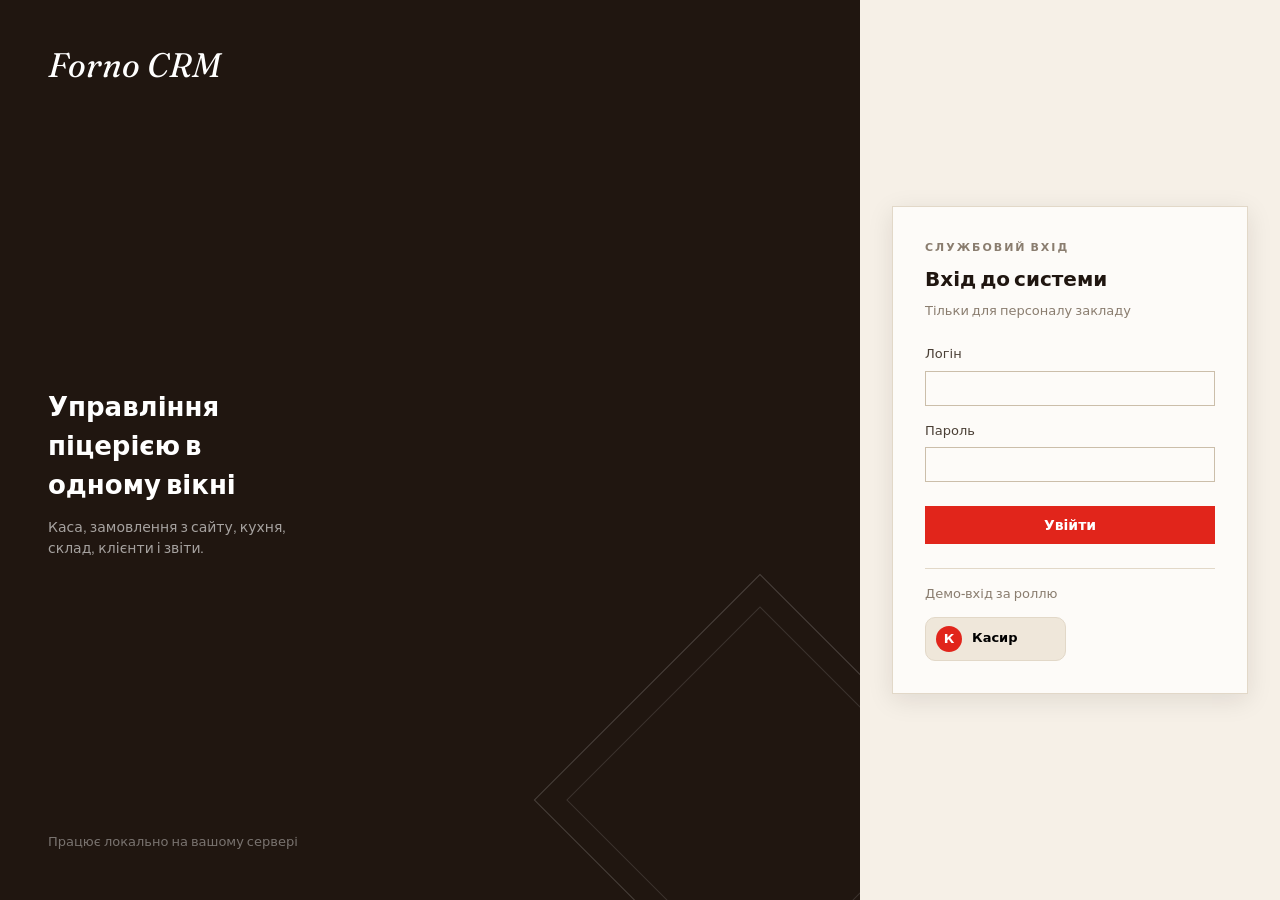
==== seed/app.html @ 43e16d58 "feat: deploy CRM pizzacrm — только касса, вход только касир, без витрины" ====
﻿<!doctype html>
<html lang="uk">
<head>
<meta charset="utf-8">
<meta name="viewport" content="width=device-width, initial-scale=1">
<title>Forno CRM</title>
<link rel="icon" href="data:image/svg+xml,%3Csvg xmlns='http://www.w3.org/2000/svg' viewBox='0 0 32 32'%3E%3Crect width='32' height='32' fill='%23E1251B'/%3E%3Ctext x='16' y='23' font-size='18' text-anchor='middle' fill='%23fff' font-family='Georgia'%3EF%3C/text%3E%3C/svg%3E">
<link rel="preconnect" href="https://fonts.googleapis.com">
<link rel="preconnect" href="https://fonts.gstatic.com" crossorigin>
<link href="https://fonts.googleapis.com/css2?family=Archivo:ital,wght@0,400;0,600;0,700;1,400&family=Fraunces:ital,wght@1,400;1,600&family=JetBrains+Mono:wght@400;700&display=swap" rel="stylesheet">
<link rel="stylesheet" href="css/tokens.css?v=3">
<link rel="stylesheet" href="css/base.css?v=3">
<link rel="stylesheet" href="css/app.css?v=3">
<link rel="stylesheet" href="css/orders.css?v=1">
<link rel="stylesheet" href="css/customize.css?v=1">
<link rel="stylesheet" href="css/polish.css?v=11">
</head>
<body>
<div class="app-shell">
  <aside class="sidebar" id="sidebar">
    <button class="sidebar__burger" id="burger" type="button" aria-label="Меню">&#9776;</button>
    <div class="sidebar__logo"><b>Forno</b><span>CRM</span></div>
    <nav class="nav" id="nav"></nav>
    <div class="sidebar__foot">
      <div class="sidebar__user">
        <div>
          <div class="sidebar__user-name" id="userName"></div>
          <div class="sidebar__user-role" id="userRole"></div>
        </div>
        <button class="btn-logout" id="logout" type="button">Вийти</button>
      </div>
    </div>
  </aside>
  <div class="sidebar-overlay" id="sidebarOverlay"></div>

  <div class="main">
    <header class="topbar">
      <div class="topbar__title" id="topTitle"></div>
      <div class="topbar__right">
        <select id="themeSelect" class="mini-select" aria-label="Тема">
          <option value="light">Світла тема</option>
          <option value="dark">Темна тема</option>
          <option value="system">Як у системі</option>
        </select>
        <select id="currSelect" class="mini-select" aria-label="Валюта">
          <option value="uah">грн</option>
          <option value="rub">руб</option>
        </select>
        <span id="i18nSlot" class="i18n-slot"></span>
        <span id="topDate"></span>
      </div>
    </header>
    <main class="view" id="view">
      <div class="center-box"><div class="spinner"></div></div>
    </main>
  </div>
</div>

<script src="js/i18n.js?v=19"></script>
<script src="js/api.js?v=3"></script>
<script src="js/ui.js?v=6"></script>
<script src="js/modules/pos.js?v=8"></script>
<script src="js/app.js?v=10"></script>
</body>
</html>
---- seed/css/tokens.css ----
:root {
  /* Палитра (язык FORNO) */
  --bg: #F6F0E7;
  --bg-soft: #EFE7DA;
  --surface: #FDFBF8;
  --surface-2: #F7F2E9;
  --line: #E2D8C8;
  --line-strong: #CBBEAA;

  --ink: #201610;
  --ink-2: #4A3F35;
  --ink-3: #8A7D6F;

  --accent: #E1251B;
  --accent-soft: #FBE3DF;
  --gold: #F6B02C;
  --gold-soft: #FCEFD6;

  --green: #2E7D4F;
  --green-soft: #E1F0E6;
  --blue: #2B5F9E;
  --blue-soft: #E1EBF6;
  --amber: #A05E03;
  --amber-soft: #F8ECD6;

  --dark: #201610;
  --dark-2: #2B211A;

  /* Типографика */
  --font-sans: 'Archivo', 'Inter', system-ui, sans-serif;
  --font-serif: 'Fraunces', Georgia, serif;
  --font-mono: 'JetBrains Mono', ui-monospace, monospace;

  --fs-xs: 11px;
  --fs-sm: 13px;
  --fs-base: 14px;
  --fs-lg: 16px;
  --fs-xl: 20px;
  --fs-2xl: 26px;
  --fs-3xl: 34px;

  --radius: 0px;
  --shadow-1: 0 1px 2px rgba(32,22,16,.06);
  --shadow-2: 0 6px 24px rgba(32,22,16,.10);

  --sp-1: 4px;
  --sp-2: 8px;
  --sp-3: 12px;
  --sp-4: 16px;
  --sp-5: 24px;
  --sp-6: 32px;
  --sp-7: 48px;

  --ease: cubic-bezier(.16,1,.3,1);
}
---- seed/css/base.css ----
* { box-sizing: border-box; }

html, body {
  margin: 0;
  padding: 0;
  background: var(--bg);
  color: var(--ink);
  font-family: var(--font-sans);
  font-size: var(--fs-base);
  line-height: 1.5;
  -webkit-font-smoothing: antialiased;
}

h1, h2, h3, h4, p { margin: 0; }

a { color: var(--accent); text-decoration: none; }
a:hover { text-decoration: underline; }

button {
  font-family: inherit;
  font-size: inherit;
  cursor: pointer;
}

input, select, textarea {
  font-family: inherit;
  font-size: var(--fs-base);
  color: var(--ink);
  background: var(--surface);
  border: 1px solid var(--line-strong);
  border-radius: var(--radius);
  padding: 9px 12px;
  width: 100%;
}

input:focus, select:focus, textarea:focus, button:focus-visible, a:focus-visible {
  outline: 2px solid var(--accent);
  outline-offset: 1px;
}

label { font-size: var(--fs-sm); color: var(--ink-2); }

::placeholder { color: var(--ink-3); }

table { border-collapse: collapse; width: 100%; }
th { text-align: left; font-weight: 600; }

/* Кнопки */
.btn {
  display: inline-flex;
  align-items: center;
  gap: 8px;
  border: 1px solid var(--dark);
  background: var(--dark);
  color: #fff;
  padding: 10px 18px;
  font-weight: 600;
  border-radius: var(--radius);
  transition: transform .15s var(--ease), background .15s var(--ease), box-shadow .15s var(--ease);
}
.btn:hover { background: #3a2d24; }
.btn:active { transform: scale(.98); }

.btn--ghost { background: transparent; color: var(--ink); border-color: var(--line-strong); }
.btn--ghost:hover { background: var(--surface-2); }

.btn--accent { background: var(--accent); border-color: var(--accent); }
.btn--accent:hover { background: #b91c13; }

.btn--gold { background: var(--gold); border-color: var(--gold); color: var(--ink); }
.btn--gold:hover { background: #e5a01f; }

.btn--danger { background: var(--accent); border-color: var(--accent); }

.btn--sm { padding: 6px 12px; font-size: var(--fs-sm); }
.btn--lg { padding: 14px 26px; font-size: var(--fs-lg); }

.btn[disabled] { opacity: .5; pointer-events: none; }

/* Бейджи */
.badge {
  display: inline-flex;
  align-items: center;
  gap: 5px;
  font-size: var(--fs-xs);
  font-weight: 700;
  text-transform: uppercase;
  letter-spacing: .06em;
  padding: 3px 9px;
  border: 1px solid var(--line-strong);
  color: var(--ink-2);
}
.badge--green { background: var(--green-soft); border-color: #BFD9C9; color: var(--green); }
.badge--red { background: var(--accent-soft); border-color: #F0C4BD; color: var(--accent); }
.badge--gold { background: var(--gold-soft); border-color: #E9D3A4; color: var(--amber); }
.badge--blue { background: var(--blue-soft); border-color: #C2D3E8; color: var(--blue); }
.badge--gray { background: var(--surface-2); color: var(--ink-3); }

/* Формы */
.field { display: flex; flex-direction: column; gap: 6px; margin-bottom: var(--sp-4); }
.field__req { color: var(--accent); }
.field__err { color: var(--accent); font-size: var(--fs-sm); min-height: 1em; }
.field.is-error input,
.field.is-error select,
.field.is-error textarea { border-color: var(--accent); background: #FFF7F6; }

.grid { display: grid; gap: var(--sp-4); }
.grid--2 { grid-template-columns: 1fr 1fr; }
.grid--3 { grid-template-columns: repeat(3, 1fr); }

/* Карточки */
.card {
  background: var(--surface);
  border: 1px solid var(--line);
  box-shadow: var(--shadow-1);
}

/* Таблицы */
.table { font-size: var(--fs-sm); }
.table th {
  padding: 10px 12px;
  font-size: var(--fs-xs);
  text-transform: uppercase;
  letter-spacing: .07em;
  color: var(--ink-3);
  border-bottom: 1px solid var(--line);
  white-space: nowrap;
}
.table td { padding: 11px 12px; border-bottom: 1px solid var(--line); vertical-align: middle; }
.table tr:hover td { background: var(--surface-2); }
.table tr:last-child td { border-bottom: none; }
.table .num { font-family: var(--font-mono); font-variant-numeric: tabular-nums; }

/* Верхняя капс-метка */
.eyebrow {
  font-size: var(--fs-xs);
  font-weight: 700;
  text-transform: uppercase;
  letter-spacing: .18em;
  color: var(--ink-3);
}

/* Пустые состояния */
.empty {
  padding: var(--sp-7) var(--sp-5);
  text-align: center;
  color: var(--ink-3);
  border: 1px dashed var(--line-strong);
  background: var(--bg-soft);
}

/* Тосты */
.toast-wrap { position: fixed; top: 18px; right: 18px; z-index: 200; display: flex; flex-direction: column; gap: 10px; }
.toast {
  background: var(--ink);
  color: #fff;
  padding: 12px 18px;
  font-size: var(--fs-sm);
  box-shadow: var(--shadow-2);
  max-width: 340px;
  animation: toast-in .25s var(--ease);
}
.toast--err { background: var(--accent); }
.toast--ok { background: var(--green); }
@keyframes toast-in { from { transform: translateY(-8px); opacity: 0; } to { transform: none; opacity: 1; } }

/* Модалки */
.modal-overlay {
  position: fixed; inset: 0;
  background: rgba(32,22,16,.45);
  display: flex; align-items: flex-start; justify-content: center;
  padding: 40px 16px;
  z-index: 150;
  overflow: auto;
}
.modal {
  background: var(--surface);
  border: 1px solid var(--line);
  box-shadow: var(--shadow-2);
  width: 100%;
  max-width: 560px;
}
.modal--lg { max-width: 820px; }
.modal__head {
  display: flex; align-items: center; justify-content: space-between;
  padding: 16px 20px;
  border-bottom: 1px solid var(--line);
}
.modal__title { font-size: var(--fs-lg); font-weight: 700; }
.modal__body { padding: 20px; }
.modal__foot {
  display: flex; justify-content: flex-end; gap: 10px;
  padding: 14px 20px;
  border-top: 1px solid var(--line);
}
.modal__close {
  background: none; border: none; font-size: 22px; line-height: 1; color: var(--ink-3); padding: 4px;
}
.modal__close:hover { color: var(--ink); }

/* Спиннер */
.spinner {
  width: 22px; height: 22px;
  border: 2px solid var(--line-strong);
  border-top-color: var(--accent);
  border-radius: 50%;
  animation: spin .7s linear infinite;
  display: inline-block;
}
@keyframes spin { to { transform: rotate(360deg); } }

.center-box { display: flex; flex-direction: column; align-items: center; justify-content: center; min-height: 60vh; gap: var(--sp-4); color: var(--ink-3); }

/* Печать чека */
@media print {
  body { background: #fff !important; }
  .app-shell, .toast-wrap, .modal-overlay { display: none !important; }
  .receipt-print { display: block !important; }
}
---- seed/css/app.css ----
.app-shell {
  display: grid;
  grid-template-columns: 236px 1fr;
  min-height: 100dvh;
}

/* --- Сайдбар --- */
.sidebar {
  background: var(--dark);
  color: #fff;
  display: flex;
  flex-direction: column;
  position: sticky;
  top: 0;
  height: 100dvh;
}

.sidebar__logo {
  padding: 22px 20px 18px;
  border-bottom: 1px solid rgba(255,255,255,.08);
  display: flex; align-items: baseline; gap: 8px;
}
.sidebar__logo b { font-family: var(--font-serif); font-style: italic; font-weight: 600; font-size: 22px; }
.sidebar__logo span { font-size: var(--fs-xs); text-transform: uppercase; letter-spacing: .16em; color: rgba(255,255,255,.5); }

.nav { flex: 1; overflow-y: auto; padding: 10px; display: flex; flex-direction: column; gap: 2px; }

.nav__label {
  font-size: 10px;
  text-transform: uppercase;
  letter-spacing: .16em;
  color: rgba(255,255,255,.35);
  padding: 14px 12px 6px;
}

.nav__item {
  display: flex; align-items: center; gap: 12px;
  padding: 10px 12px;
  color: rgba(255,255,255,.75);
  font-size: var(--fs-sm);
  font-weight: 600;
  border: 0;
  background: none;
  width: 100%;
  text-align: left;
  border-left: 2px solid transparent;
  transition: background .15s var(--ease), color .15s var(--ease);
}
.nav__item:hover { background: rgba(255,255,255,.06); color: #fff; }
.nav__item.is-active { background: rgba(246,176,44,.14); border-left-color: var(--gold); color: #fff; }

.nav__badge {
  margin-left: auto;
  font-size: 10px;
  font-weight: 700;
  background: var(--accent);
  color: #fff;
  min-width: 18px;
  height: 18px;
  border-radius: 9px;
  display: inline-flex; align-items: center; justify-content: center;
  padding: 0 5px;
}

.sidebar__foot { border-top: 1px solid rgba(255,255,255,.08); padding: 12px; }
.sidebar__user { display: flex; align-items: center; gap: 10px; padding: 6px 8px; }
.sidebar__user-name { font-size: var(--fs-sm); font-weight: 600; }
.sidebar__user-role { font-size: 11px; color: var(--gold); text-transform: uppercase; letter-spacing: .08em; }
.btn-logout {
  margin-left: auto;
  background: none; border: 1px solid rgba(255,255,255,.2); color: rgba(255,255,255,.7);
  font-size: var(--fs-xs); padding: 5px 10px; cursor: pointer;
}
.btn-logout:hover { color: #fff; border-color: rgba(255,255,255,.5); }

/* --- Контент --- */
.main { display: flex; flex-direction: column; min-width: 0; }

.topbar {
  display: flex; align-items: center; justify-content: space-between;
  padding: 16px 28px;
  border-bottom: 1px solid var(--line);
  background: rgba(246,240,231,.85);
  position: sticky; top: 0; z-index: 40;
}
.topbar__title { font-size: var(--fs-xl); font-weight: 700; }
.topbar__right { display: flex; align-items: center; gap: 14px; font-size: var(--fs-sm); color: var(--ink-2); }

.view { padding: 28px; }

.module { display: none; }
.module.is-active { display: block; animation: mod-in .2s var(--ease); }
@keyframes mod-in { from { opacity: 0; transform: translateY(6px); } to { opacity: 1; transform: none; } }

.page-head { display: flex; align-items: flex-end; justify-content: space-between; gap: var(--sp-4); margin-bottom: var(--sp-5); }
.page-head h1 { font-size: var(--fs-2xl); font-weight: 700; }
.page-head .hint { color: var(--ink-3); font-size: var(--fs-sm); margin-top: 4px; }

.toolbar { display: flex; gap: 10px; align-items: center; flex-wrap: wrap; margin-bottom: var(--sp-4); }
.toolbar .search { max-width: 320px; }

/* Модуль кассы */
.pos { display: grid; grid-template-columns: 1fr 380px; gap: var(--sp-5); align-items: start; }

.pos__cats { display: flex; gap: 8px; flex-wrap: wrap; margin-bottom: var(--sp-4); }
.pos__cat {
  padding: 8px 16px; border: 1px solid var(--line-strong); background: var(--surface);
  font-weight: 600; font-size: var(--fs-sm);
}
.pos__cat.is-active { background: var(--dark); color: #fff; border-color: var(--dark); }

.pos__grid { display: grid; grid-template-columns: repeat(auto-fill, minmax(170px, 1fr)); gap: 12px; }
.pos__tile {
  background: var(--surface);
  border: 1px solid var(--line);
  padding: 14px;
  text-align: left;
  transition: transform .15s var(--ease), box-shadow .15s var(--ease), border-color .15s var(--ease);
  display: flex; flex-direction: column; gap: 6px;
}
.pos__tile:hover { border-color: var(--dark); box-shadow: var(--shadow-2); transform: translateY(-2px); }
.pos__tile.is-off { opacity: .45; }
.pos__tile b { font-size: var(--fs-lg); }
.pos__tile .price { font-family: var(--font-mono); font-weight: 700; color: var(--accent); margin-top: auto; }
.pos__tile .unit { color: var(--ink-3); font-size: var(--fs-xs); }
.pos__tile .off-mark { color: var(--accent); font-size: var(--fs-xs); font-weight: 700; text-transform: uppercase; }

.cart {
  background: var(--surface);
  border: 1px solid var(--line);
  position: sticky; top: 84px;
  display: flex; flex-direction: column;
}
.cart__head { padding: 14px 16px; border-bottom: 1px solid var(--line); font-weight: 700; display: flex; justify-content: space-between; }
.cart__items { max-height: 40vh; overflow-y: auto; padding: 8px 12px; display: flex; flex-direction: column; gap: 2px; }
.cart__empty { text-align: center; color: var(--ink-3); padding: var(--sp-5); font-size: var(--fs-sm); }
.cart__line { display: grid; grid-template-columns: 1fr auto auto; align-items: center; gap: 10px; padding: 8px 4px; border-bottom: 1px dashed var(--line); }
.cart__line .qty { display: flex; align-items: center; gap: 8px; }
.cart__line .qty b { font-family: var(--font-mono); min-width: 20px; text-align: center; }
.qty__btn { width: 24px; height: 24px; border: 1px solid var(--line-strong); background: var(--surface-2); font-weight: 700; padding: 0; }
.cart__line .del { border: 0; background: none; color: var(--ink-3); font-size: 16px; padding: 0 4px; }
.cart__line .del:hover { color: var(--accent); }

.cart__sum { padding: 12px 16px; border-top: 1px solid var(--line); display: flex; flex-direction: column; gap: 6px; font-size: var(--fs-sm); }
.cart__sum .row { display: flex; justify-content: space-between; }
.cart__sum .total { font-size: var(--fs-xl); font-weight: 700; border-top: 1px solid var(--line); margin-top: 6px; padding-top: 10px; }
.cart__sum .total .num { font-family: var(--font-mono); color: var(--accent); }
.cart__foot { padding: 12px 16px 16px; border-top: 1px solid var(--line); display: flex; flex-direction: column; gap: 10px; }

.promo-row { display: flex; gap: 8px; }
.promo-row input { flex: 1; }

/* Заказы */
.order-filters { display: flex; gap: 8px; flex-wrap: wrap; margin-bottom: var(--sp-4); }
.ord-stat {
  padding: 8px 16px; border: 1px solid var(--line-strong); background: var(--surface);
  font-weight: 600; font-size: var(--fs-sm); color: var(--ink-2);
}
.ord-stat .n { font-family: var(--font-mono); font-weight: 700; color: var(--ink); }
.ord-stat.is-active { background: var(--dark); color: #fff; }
.ord-stat.is-active .n { color: var(--gold); }

.order-card {
  background: var(--surface); border: 1px solid var(--line); margin-bottom: 12px;
}
.order-card__head { display: flex; align-items: center; gap: 14px; padding: 12px 16px; border-bottom: 1px solid var(--line); flex-wrap: wrap; }
.order-card__num { font-family: var(--font-mono); font-weight: 700; font-size: var(--fs-lg); }
.order-card__time { color: var(--ink-3); font-size: var(--fs-sm); }
.order-card__body { padding: 12px 16px; display: grid; grid-template-columns: 1fr 220px; gap: 16px; }
.order-card__items { font-size: var(--fs-sm); }
.order-card__items .l { display: flex; justify-content: space-between; gap: 10px; padding: 2px 0; }
.order-card__info { font-size: var(--fs-sm); display: flex; flex-direction: column; gap: 4px; }
.order-card__info .addr { font-size: var(--fs-sm); }
.order-card__foot { display: flex; gap: 8px; padding: 12px 16px; border-top: 1px solid var(--line); flex-wrap: wrap; }

.chat-panel { border-top: 1px solid var(--line); margin-top: 10px; }
.chat-panel__toggle { width: 100%; padding: 10px 16px; background: none; border: 0; text-align: left; font-weight: 600; color: var(--ink-2); display: flex; gap: 8px; align-items: center; }
.chat-panel__toggle:hover { color: var(--ink); }

/* Меню */
.menu-grid { display: grid; grid-template-columns: repeat(auto-fill, minmax(240px, 1fr)); gap: 14px; }
.menu-card { background: var(--surface); border: 1px solid var(--line); padding: 16px; display: flex; flex-direction: column; gap: 8px; }
.menu-card__img { height: 120px; background: var(--bg-soft); display: flex; align-items: center; justify-content: center; font-size: 34px; color: var(--ink-3); }
.menu-card b { font-size: var(--fs-lg); }
.menu-card p { color: var(--ink-2); font-size: var(--fs-sm); flex: 1; }
.menu-card__foot { display: flex; align-items: center; justify-content: space-between; }
.menu-card__price { font-family: var(--font-mono); font-weight: 700; color: var(--accent); font-size: var(--fs-lg); }
.menu-card.is-off { opacity: .5; }

/* КДС */
.kds { display: grid; grid-template-columns: repeat(auto-fill, minmax(300px, 1fr)); gap: 14px; }
.kds__card { background: var(--surface); border: 1px solid var(--line); padding: 16px; display: flex; flex-direction: column; gap: 10px; }
.kds__card.is-cooking { border-color: var(--gold); }
.kds__card b.num { font-family: var(--font-mono); font-size: var(--fs-xl); }
.kds__items { font-size: var(--fs-sm); display: flex; flex-direction: column; gap: 4px; }
.kds__items .l { display: flex; justify-content: space-between; }
.kds__time { color: var(--ink-3); font-size: var(--fs-xs); font-family: var(--font-mono); }

/* Склад */
.stock-grid { display: grid; grid-template-columns: repeat(auto-fill, minmax(220px, 1fr)); gap: 14px; }
.stock-card { background: var(--surface); border: 1px solid var(--line); padding: 14px; display: flex; flex-direction: column; gap: 8px; }
.stock-card b { font-size: var(--fs-lg); }
.stock-card .qty { font-family: var(--font-mono); font-weight: 700; }
.stock-card .qty.is-low { color: var(--accent); }
.stock-bar { height: 6px; background: var(--bg-soft); }
.stock-bar i { display: block; height: 100%; background: var(--green); }
.stock-bar.is-low i { background: var(--accent); }

/* Чат CRM */
.chat-window { display: grid; grid-template-columns: 300px 1fr; gap: 0; border: 1px solid var(--line); background: var(--surface); height: 70vh; }
.chat-list { border-right: 1px solid var(--line); overflow-y: auto; }
.chat-thread { display: flex; flex-direction: column; height: 100%; }
.chat-msgs { flex: 1; overflow-y: auto; padding: 16px; display: flex; flex-direction: column; gap: 10px; background: var(--bg-soft); }
.msg { max-width: 72%; padding: 9px 13px; font-size: var(--fs-sm); }
.msg--in { align-self: flex-start; background: var(--surface); border: 1px solid var(--line); }
.msg--out { align-self: flex-end; background: var(--dark); color: #fff; }
.msg__meta { font-size: 11px; opacity: .6; margin-top: 4px; }
.chat-send { display: flex; gap: 8px; padding: 12px; border-top: 1px solid var(--line); }

/* Отчёты */
.report-cards { display: grid; grid-template-columns: repeat(auto-fit, minmax(180px, 1fr)); gap: 14px; margin-bottom: var(--sp-5); }
.stat-card { background: var(--surface); border: 1px solid var(--line); padding: 18px; }
.stat-card .v { font-family: var(--font-mono); font-weight: 700; font-size: var(--fs-2xl); margin-top: 6px; }
.stat-card .k { color: var(--ink-3); font-size: var(--fs-sm); }

.bar-row { display: flex; align-items: center; gap: 12px; margin-bottom: 6px; font-size: var(--fs-sm); }
.bar-row .lbl { min-width: 180px; color: var(--ink-2); }
.bar-row .bar { flex: 1; height: 18px; background: var(--bg-soft); position: relative; }
.bar-row .bar i { position: absolute; inset: 0 auto 0 0; background: var(--accent); }
.bar-row .val { font-family: var(--font-mono); min-width: 90px; text-align: right; }

/* Прочее */
.row-actions { display: flex; gap: 6px; justify-content: flex-end; }
.mini-btn {
  border: 1px solid var(--line-strong); background: var(--surface); padding: 5px 10px;
  font-size: var(--fs-xs); font-weight: 600; color: var(--ink-2);
}
.mini-btn:hover { border-color: var(--ink); color: var(--ink); }
.mini-btn--danger:hover { border-color: var(--accent); color: var(--accent); }

.status-dot { width: 8px; height: 8px; border-radius: 50%; display: inline-block; margin-right: 6px; }
.status-dot.new { background: var(--blue); }
.status-dot.cooking { background: var(--gold); }
.status-dot.delivering { background: var(--amber); }
.status-dot.done { background: var(--green); }
.status-dot.cancelled { background: var(--ink-3); }

@media (max-width: 1100px) {
  .pos { grid-template-columns: 1fr; }
  .cart { position: static; }
  .chat-window { grid-template-columns: 1fr; grid-template-rows: 40% 60%; }
}
@media (max-width: 900px) {
  .app-shell { grid-template-columns: 1fr; }
  .sidebar { position: fixed; inset: 0 auto 0 0; z-index: 100; transform: translateX(-100%); transition: transform .25s var(--ease); }
  .sidebar.is-open { transform: none; }
  .sidebar__burger { display: block; }
  .view { padding: 16px; }
  .order-card__body { grid-template-columns: 1fr; }
}
.sidebar__burger {
  display: none;
  position: absolute; left: 100%; top: 16px;
  background: var(--dark); color: #fff; border: 0; padding: 10px 14px; font-size: 18px;
}
.sidebar-overlay { display: none; position: fixed; inset: 0; background: rgba(32,22,16,.4); z-index: 99; }
.sidebar-overlay.is-open { display: block; }
---- seed/css/orders.css ----
/* Дополнительные стили для модуля заказов (Этап 3: отмена с причиной, редактирование, зависшие). */

.stuck-bar {
  background: var(--amber-soft);
  border: 1px solid var(--gold);
  border-radius: var(--radius);
  padding: var(--sp-3);
  margin-bottom: var(--sp-3);
}
.stuck-bar__title {
  font-weight: 700;
  color: var(--amber);
  margin-bottom: var(--sp-2);
}
.stuck-bar__row {
  display: flex;
  align-items: center;
  gap: var(--sp-2);
  padding: var(--sp-1) 0;
}
.stuck-bar__row b {
  font-family: var(--font-mono);
}
.stuck-bar__time {
  color: var(--ink-3);
  font-size: var(--fs-sm);
}

.edit-list {
  display: flex;
  flex-direction: column;
  gap: var(--sp-2);
  max-height: 40vh;
  overflow-y: auto;
}
.edit-line {
  display: flex;
  align-items: center;
  gap: var(--sp-2);
  padding: var(--sp-2);
  border: 1px solid var(--line);
  border-radius: var(--radius);
  background: var(--surface);
}
.edit-line > span {
  flex: 1;
}
.edit-price {
  color: var(--ink-3);
  font-size: var(--fs-sm);
  white-space: nowrap;
}
.edit-qty {
  width: 64px;
  padding: 6px 8px;
  border: 1px solid var(--line-strong);
  border-radius: var(--radius);
  font: inherit;
}
.edit-add {
  display: flex;
  gap: var(--sp-2);
  margin-top: var(--sp-3);
  align-items: center;
}
.edit-add select {
  flex: 1;
  min-width: 0;
  padding: 6px 8px;
  border: 1px solid var(--line-strong);
  border-radius: var(--radius);
  font: inherit;
  background: var(--surface);
}

/* Етап 8: замовлення кур'єра */
.order-card--mine {
  outline: 2px solid var(--accent);
  outline-offset: -2px;
}
.mini-btn.is-off {
  opacity: 0.55;
}
---- seed/css/customize.css ----
/* Этап 6: кастомизация пиццы (модалка POS и витрины, чек-листы ингредиентов). */
.cust-mark {
  display: inline-block;
  margin-top: 4px;
  font-size: 11px;
  color: var(--accent, #E63946);
  border: 1px solid var(--accent, #E63946);
  border-radius: 999px;
  padding: 1px 8px;
}
.pos__tile .price--40 {
  display: block;
  font-size: 12px;
  color: var(--ink-2, #777);
}
.cust__name {
  display: flex;
  align-items: baseline;
  justify-content: space-between;
  gap: 8px;
  margin-bottom: 12px;
}
.cust__head {
  display: flex;
  align-items: baseline;
  justify-content: space-between;
  gap: 12px;
  padding-bottom: 12px;
}
.cust__head b { font-size: 17px; line-height: 1.3; }
.cust__head .price { font-size: 15px; color: var(--accent, #E63946); white-space: nowrap; }
.cust__desc { color: var(--ink-3, #999); font-size: 13px; margin-bottom: 10px; }
.cust__sum .num { color: var(--accent, #E63946); }
.cust__base {
  color: var(--ink-3, #999);
  font-size: 13px;
}
.cust-block {
  margin: 10px 0;
}
.cust-label {
  display: block;
  font-size: 13px;
  color: var(--ink-2, #777);
  margin-bottom: 6px;
}
.cust-row,
.cust-sizes {
  display: flex;
  flex-wrap: wrap;
  gap: 8px;
}
.cust-radio {
  display: inline-flex;
  align-items: center;
  gap: 6px;
  border: 1px solid var(--line-strong, #ddd);
  border-radius: 8px;
  padding: 8px 10px;
  cursor: pointer;
  font-size: 14px;
}
.cust-radio small {
  color: var(--ink-3, #999);
}
.cust-check {
  display: flex;
  align-items: center;
  gap: 8px;
  padding: 6px 0;
  font-size: 14px;
  cursor: pointer;
}
.cust-check input {
  width: auto;
}
.cust-extra {
  color: var(--accent, #E63946);
  margin-left: auto;
}
.cust__sum {
  display: flex;
  justify-content: space-between;
  border-top: 1px dashed var(--line, #ddd);
  margin-top: 12px;
  padding-top: 10px;
  font-size: 16px;
}

/* Модалка кастомизации на витрине (в CRM уже есть base.css-модалка) */
.modal-overlay {
  position: fixed;
  inset: 0;
  background: rgba(32, 22, 16, .45);
  display: flex;
  align-items: flex-start;
  justify-content: center;
  padding: 40px 16px;
  z-index: 150;
  overflow: auto;
}
.cust-modal {
  background: var(--surface, #fff);
  border: 1px solid var(--line, #ddd);
  width: 100%;
  max-width: 560px;
  color: var(--ink, #333);
}
.cust-modal .modal__head {
  display: flex;
  align-items: center;
  justify-content: space-between;
  padding: 16px 20px;
  border-bottom: 1px solid var(--line, #ddd);
}
.cust-modal .modal__title { font-size: 17px; font-weight: 700; }
.cust-modal .modal__body { padding: 20px; }
.cust-modal .modal__foot {
  display: flex;
  justify-content: flex-end;
  gap: 10px;
  padding: 14px 20px;
  border-top: 1px solid var(--line, #ddd);
}
.cust-modal .modal__close {
  background: none;
  border: none;
  font-size: 22px;
  line-height: 1;
  color: var(--ink, #333);
  opacity: .6;
  cursor: pointer;
}
.cust-modal .btn { padding: 10px 18px; border: 1px solid var(--line-strong, #ccc); background: var(--surface, #fff); cursor: pointer; }
.cust-modal .btn--accent { background: var(--accent, #E63946); border-color: var(--accent, #E63946); color: #fff; }
---- seed/css/polish.css ----
/* Этап 12: полировка UI/UX, анимации, адаптив.
   Отдельный файл — не трогает существующие стили (ТЗ 7.3).
   Все правила ниже либо переопределяют с тем же смыслом, либо добавляют новое. */

/* --- Плавные hover для карточек и строк --- */
.card, .order-card, .stat-card, .menu-card, .stock-card, .kds__card, .pos__tile {
  transition: box-shadow .18s var(--ease), transform .18s var(--ease), border-color .18s var(--ease);
}
.card:hover, .order-card:hover, .menu-card:hover, .stock-card:hover, .pos__tile:hover {
  box-shadow: var(--shadow-2);
}

/* --- Анимации при появлении карточек (не мешают рендеру списков) --- */
.module.is-active .card,
.module.is-active .order-card,
.module.is-active .stat-card,
.module.is-active .menu-card,
.module.is-active .stock-card,
.module.is-active .courier-card,
.module.is-active .pos__tile {
  animation: card-in .22s var(--ease) backwards;
}
.module.is-active .pos__tile { animation-duration: .18s; }
@keyframes card-in {
  from { opacity: 0; transform: translateY(5px); }
  to { opacity: 1; transform: none; }
}

/* --- Пульс бейджа при появлении нового значения --- */
.nav__badge {
  transition: transform .2s var(--ease);
}

/* --- Уважение к prefers-reduced-motion --- */
@media (prefers-reduced-motion: reduce) {
  *, *::before, *::after {
    animation-duration: .01ms !important;
    animation-iteration-count: 1 !important;
    transition-duration: .01ms !important;
    scroll-behavior: auto !important;
  }
}

/* --- Стилизация скроллбаров (webkit) --- */
::-webkit-scrollbar { width: 10px; height: 10px; }
::-webkit-scrollbar-track { background: var(--bg-soft); }
::-webkit-scrollbar-thumb { background: var(--line-strong); border: 2px solid var(--bg-soft); }
::-webkit-scrollbar-thumb:hover { background: var(--ink-3); }

/* --- Фокус только с клавиатуры (без рамочек по клику) --- */
button:focus, a:focus, input:focus, select:focus, textarea:focus {
  outline: none;
}
button:focus-visible, a:focus-visible, input:focus-visible, select:focus-visible, textarea:focus-visible {
  outline: 2px solid var(--accent);
  outline-offset: 2px;
}

/* --- Заголовок страницы на мобильных: не прижимать кнопки --- */
@media (max-width: 700px) {
  .view { padding: 14px; }
  .topbar { padding: 12px 14px; }
  .topbar__title { font-size: var(--fs-lg); }
  .page-head { flex-direction: column; align-items: flex-start; gap: var(--sp-3); }
  .page-head h1 { font-size: var(--fs-xl); }
  .toolbar .search { max-width: 100%; }

  /* Сетки — в одну колонку */
  .grid--2, .grid--3 { grid-template-columns: 1fr; }
  .pos__grid { grid-template-columns: repeat(auto-fill, minmax(140px, 1fr)); }
  .dash-cols { grid-template-columns: 1fr; }
  .couriers { grid-template-columns: 1fr; }

  /* Чат: список под сообщениями */
  .chat-window { grid-template-columns: 1fr; grid-template-rows: auto 1fr; height: auto; }
  .chat-list { max-height: 32vh; border-right: none; border-bottom: 1px solid var(--line); }
  .chat-msgs { min-height: 40vh; }
  .msg { max-width: 88%; }

  /* Футер модалки — колонкой на всю ширину */
  .modal__foot { flex-direction: column-reverse; }
  .modal__foot .btn { width: 100%; justify-content: center; }
  .modal-overlay { padding: 16px 10px; }

  /* Тосты — на всю ширину снизу */
  .toast-wrap { top: auto; bottom: 14px; right: 14px; left: 14px; }
  .toast { max-width: none; width: 100%; }

  /* Отчёты: полоса с подписью сверху */
  .bar-row { flex-wrap: wrap; gap: 6px; }
  .bar-row .lbl { min-width: 0; width: 100%; }
  .bar-row .val { min-width: 0; }

  /* Сумма корзины и кнопки — крупнее */
  .cart__sum .total { font-size: var(--fs-xl); }
  .order-card__body { grid-template-columns: 1fr; }
  .order-card__head { gap: 8px; }
}

/* --- Очень узкие экраны --- */
@media (max-width: 480px) {
  .pos__grid { grid-template-columns: 1fr 1fr; }
  .pos__tile { padding: 10px; }
  .sidebar__logo b { font-size: 19px; }
  .btn--lg { padding: 12px 18px; }
  .field { margin-bottom: var(--sp-3); }
  .table { font-size: var(--fs-xs); }
  .table th, .table td { padding: 8px 8px; }
}

/* --- Таблицы: горизонтальная прокрутка вместо разлома (если внутри .table-wrap) --- */
.table-wrap { overflow-x: auto; -webkit-overflow-scrolling: touch; }

/* --- KDS: крупные кнопки на тач-экранах --- */
@media (max-width: 700px) {
  .kds-board { grid-template-columns: 1fr; }
  .kds-card__actions button { min-height: 44px; }
  .kds-top { gap: 8px; }
}

/* --- Компактные селекты в шапке --- */
.mini-select {
  width: auto;
  padding: 5px 8px;
  font-size: var(--fs-sm);
  border-radius: var(--radius);
  background: var(--surface);
  color: var(--ink);
  border: 1px solid var(--line-strong);
  max-width: 140px;
}
@media (max-width: 700px) {
  .topbar__right { flex-wrap: wrap; gap: 6px; }
  .mini-select { max-width: 110px; }
  #topDate { display: none; }
}

/* --- Тёмная тема (настройки -> «Вигляд») --- */
html[data-theme="dark"] {
  --bg: #171510;
  --bg-soft: #1d1a14;
  --surface: #211d16;
  --surface-2: #28231a;
  --line: #3a342a;
  --line-strong: #4d4538;

  --ink: #f0e8dd;
  --ink-2: #c9beb0;
  --ink-3: #8d8272;

  --accent: #ff5a4e;
  --accent-soft: #3c1d18;
  --gold: #f6b02c;
  --gold-soft: #3a2f14;

  --green: #57c07f;
  --green-soft: #143524;
  --blue: #6ba3e0;
  --blue-soft: #16273c;
  --amber: #e8a25c;
  --amber-soft: #382b16;

  --dark: #342c23;
  --dark-2: #3d352b;

  --shadow-1: 0 1px 2px rgba(0,0,0,.45);
  --shadow-2: 0 6px 24px rgba(0,0,0,.55);
}
html[data-theme="dark"] .pos__tile {
  background: var(--surface-2);
  border-color: var(--line);
}
html[data-theme="dark"] .modal-overlay { background: rgba(0,0,0,.62); }
html[data-theme="dark"] .sidebar { background: var(--bg-soft); }

/* --- Кастомизация позиции: улучшенный вид --- */
.cust__head {
  display: flex;
  align-items: baseline;
  justify-content: space-between;
  gap: 12px;
  padding-bottom: 12px;
  margin-bottom: 4px;
}
.cust__head b { font-size: var(--fs-xl); line-height: 1.3; }
.cust__head .price { font-size: var(--fs-lg); color: var(--accent); white-space: nowrap; }
.cust__desc { color: var(--ink-3); font-size: var(--fs-sm); margin-bottom: 10px; }
.cust-block {
  border: 1px solid var(--line);
  border-radius: 8px;
  padding: 12px 14px;
  margin: 10px 0;
}
.cust-label {
  display: flex;
  align-items: center;
  justify-content: space-between;
  font-size: var(--fs-sm);
  font-weight: 600;
  color: var(--ink-2);
  margin-bottom: 8px;
}
.cust-label small { font-weight: 400; color: var(--ink-3); }
.cust-row { display: flex; flex-wrap: wrap; gap: 8px; }
.cust-radio {
  flex: 1 1 40%;
  display: inline-flex;
  align-items: center;
  gap: 8px;
  border: 1px solid var(--line-strong);
  border-radius: 8px;
  padding: 10px 12px;
  cursor: pointer;
  font-size: var(--fs-base);
  background: var(--surface-2);
}
.cust-radio small { margin-left: auto; color: var(--ink-3); }
.cust-check {
  display: flex;
  align-items: center;
  gap: 10px;
  padding: 7px 2px;
  font-size: var(--fs-base);
  cursor: pointer;
  border-bottom: 1px dashed var(--line);
}
.cust-check:last-child { border-bottom: none; }
.cust-check input { width: auto; }
.cust-extra { margin-left: auto; color: var(--accent); white-space: nowrap; }
.cust-extra--free { color: var(--green); }
.cust__sum {
  display: flex;
  align-items: center;
  justify-content: space-between;
  border-top: 1px dashed var(--line-strong);
  margin-top: 14px;
  padding-top: 12px;
  font-size: var(--fs-lg);
}
.cust__sum .num { color: var(--accent); }

/* --- Состав позиции в прайс-листе (меню) --- */
.compose {
  margin-top: 16px;
  border-top: 1px dashed var(--line-strong);
  padding-top: 14px;
}
.compose__grid {
  display: flex;
  flex-wrap: wrap;
  gap: 4px 12px;
}
.compose__grid .ing-name { min-width: 90px; }
.mini-num {
  width: 74px;
  padding: 4px 6px;
  font-size: var(--fs-sm);
  margin-left: auto;
}
.mini-num:disabled { opacity: .4; }

/* --- Переключатель мови в шапці (не перекриває кнопки сторінки) --- */
.i18n-slot { display: inline-flex; align-items: center; }
#i18nSlot .i18n-switch { position: static; }
@media (max-width: 700px) {
  #i18nSlot .i18n-switch button { padding: 5px 8px; font-size: 11px; }
}

/* --- Темна тема: жорсткі світлі фони та контраст --- */
html[data-theme="dark"] .topbar {
  background: rgba(29, 26, 20, .88);
  border-bottom-color: var(--line);
}
html[data-theme="dark"] .toast {
  background: #2c2620;
  color: var(--ink);
}
html[data-theme="dark"] .toast--err,
html[data-theme="dark"] .toast--ok {
  color: #fff;
}
html[data-theme="dark"] .field.is-error input,
html[data-theme="dark"] .field.is-error select,
html[data-theme="dark"] .field.is-error textarea {
  background: #3a201d;
}
html[data-theme="dark"] select option,
html[data-theme="dark"] select optgroup {
  background: var(--surface);
  color: var(--ink);
}
html[data-theme="dark"] .i18n-switch {
  background: var(--surface) !important;
  border-color: var(--line-strong);
}
html[data-theme="dark"] .i18n-switch button {
  color: var(--ink) !important;
}
html[data-theme="dark"] .i18n-switch button.is-active {
  background: var(--accent) !important;
  color: #fff !important;
}

/* --- Карточки меню: иконка крупнее, контраст описания, целостная цена --- */
.menu-card { height: 100%; }
.menu-card__img { font-size: 64px; color: var(--ink-2); }
.menu-card p { font-size: var(--fs-base); line-height: 1.5; margin: 0; min-height: 4.5em; display: -webkit-box; -webkit-line-clamp: 3; -webkit-box-orient: vertical; overflow: hidden; }
html[data-theme="dark"] .menu-card p { color: #dcd2c5; }
.menu-card__price { white-space: nowrap; letter-spacing: .2px; }
.menu-card__img { display: flex; align-items: center; justify-content: center; overflow: hidden; }
.menu-card__img img { width: 100%; height: 100%; object-fit: cover; display: block; border-radius: var(--radius); }
.menu-card__foot { margin-top: auto; gap: 12px; }
.mini-btn--danger { color: var(--accent); }
.mini-btn { color: var(--ink); }
#topDate { white-space: nowrap; margin-right: 20px; }
.topbar__right { padding-right: 20px; }

/* --- Контраст и читаемость (касса) --- */
.btn[disabled] { opacity: 1; background: var(--line-strong); border-color: var(--line-strong); color: var(--ink-3); cursor: not-allowed; }
.nav__item { color: rgba(255,255,255,.95); }
.pos__tile { color: var(--ink); }
.pos__tile b { color: var(--ink); }
.pos__tile .price { font-size: 16px; }
.pos__tile .price--40 { font-size: 11px; color: var(--ink-3); margin-top: 3px; }
html[data-theme="dark"] .pos__tile b { color: #fff; font-weight: 600; }
html[data-theme="dark"] .pos__tile .price--40 { color: #c7bbaa; }
html[data-theme="dark"] .pos__tile .unit { color: #c7bbaa; }
html[data-theme="dark"] input,
html[data-theme="dark"] select,
html[data-theme="dark"] textarea {
  background: #2c2620;
  border-color: #6b6053;
  color: var(--ink);
}
html[data-theme="dark"] input::placeholder { color: #9d917f; }

/* --- Фильтры категорий: читаемый контраст в тёмной теме --- */
.pos__cat { color: var(--ink); }
html[data-theme="dark"] .pos__cat {
  background: #28231a;
  color: #f0e8dd;
  border-color: #4d4538;
}
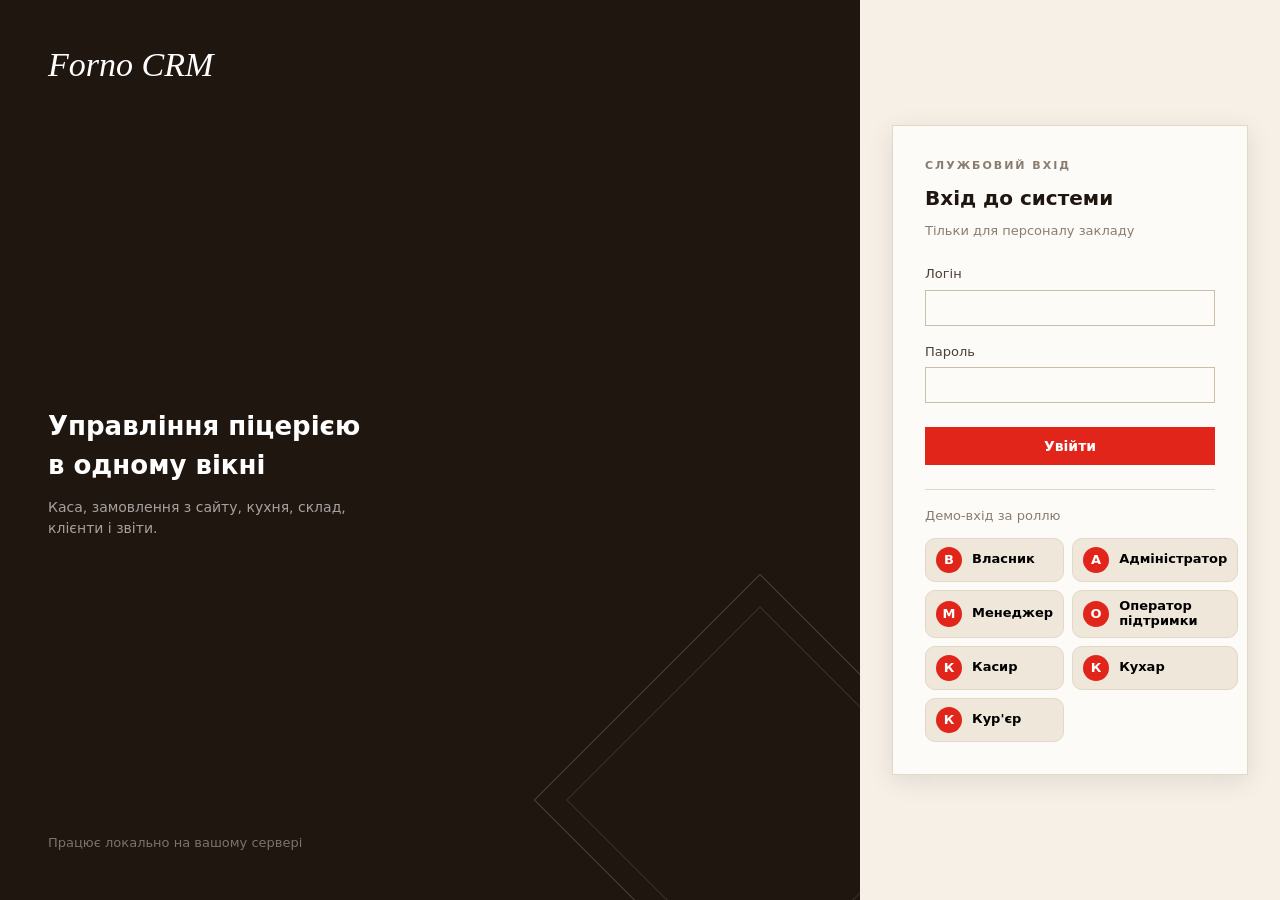
==== commit 0e09310a: "feat: restore full CRM pizzacrm (all modules, all roles) on GitHub Pages" ====
--- a/seed/app.html
+++ b/seed/app.html
@@ -13,6 +13,8 @@
 <link rel="stylesheet" href="css/app.css?v=3">
 <link rel="stylesheet" href="css/orders.css?v=1">
 <link rel="stylesheet" href="css/customize.css?v=1">
+<link rel="stylesheet" href="css/couriers.css?v=1">
+<link rel="stylesheet" href="css/dashboard.css?v=1">
 <link rel="stylesheet" href="css/polish.css?v=11">
 </head>
 <body>
@@ -60,6 +62,19 @@
 <script src="js/api.js?v=3"></script>
 <script src="js/ui.js?v=6"></script>
 <script src="js/modules/pos.js?v=8"></script>
+<script src="js/modules/orders.js?v=5"></script>
+<script src="js/modules/menu.js?v=9"></script>
+<script src="js/modules/stock.js?v=5"></script>
+<script src="js/modules/clients.js?v=4"></script>
+<script src="js/modules/kds.js?v=4"></script>
+<script src="js/modules/chat.js?v=4"></script>
+<script src="js/modules/reports.js?v=4"></script>
+<script src="js/modules/dashboard.js?v=1"></script>
+<script src="js/modules/discounts.js?v=4"></script>
+<script src="js/modules/users.js?v=4"></script>
+<script src="js/modules/couriers.js?v=3"></script>
+<script src="js/modules/settings.js?v=7"></script>
+<script src="js/modules/audit.js?v=4"></script>
 <script src="js/app.js?v=10"></script>
 </body>
 </html>
--- a/seed/css/couriers.css
+++ b/seed/css/couriers.css
@@ -0,0 +1,45 @@
+/* Модуль Кур'єри (Етап 8) */
+.couriers {
+  display: grid;
+  grid-template-columns: repeat(auto-fill, minmax(320px, 1fr));
+  gap: 16px;
+}
+
+.courier-card__head {
+  display: flex;
+  align-items: flex-start;
+  justify-content: space-between;
+  gap: 12px;
+  margin-bottom: 12px;
+}
+
+.courier-card__user {
+  color: var(--ink-3);
+  font-size: var(--fs-sm);
+  margin-top: 2px;
+}
+
+.courier-card__label {
+  color: var(--ink-2);
+  margin-bottom: 8px;
+}
+
+.courier-card__body {
+  display: flex;
+  flex-direction: column;
+  gap: 8px;
+}
+
+.courier-order {
+  display: flex;
+  align-items: center;
+  gap: 10px;
+  padding: 8px 10px;
+  border: 1px solid var(--line);
+  border-radius: 8px;
+  background: var(--surface);
+}
+
+.courier-order .badge {
+  flex: 1;
+}
--- a/seed/css/dashboard.css
+++ b/seed/css/dashboard.css
@@ -0,0 +1,15 @@
+/* Дашборд: сітка карток, статуси, великий індикатор часу приготування */
+.dash-cols { display: grid; grid-template-columns: repeat(auto-fit, minmax(300px, 1fr)); gap: 16px; }
+
+.dash-card { padding: 16px; }
+
+.dash-title { font-size: var(--fs-md, 15px); font-weight: 600; margin: 0 0 12px; color: var(--ink-2, #555); }
+
+.dash-statuses { display: flex; flex-direction: column; gap: 8px; }
+
+.dash-status { display: flex; justify-content: space-between; align-items: center; padding: 8px 10px; background: var(--bg-soft, #f7f2ec); border-radius: 6px; font-size: var(--fs-sm, 13px); }
+.dash-status b { color: var(--ink-2, #555); font-weight: 600; }
+.dash-status span { font-family: var(--font-mono, monospace); font-weight: 700; color: var(--accent, #E1251B); }
+
+.dash-big { font-family: var(--font-mono, monospace); font-weight: 700; font-size: var(--fs-2xl, 26px); color: var(--accent, #E1251B); text-align: center; padding: 18px 0; }
+.dash-big small { font-size: 14px; color: var(--ink-3, #999); font-weight: 400; }
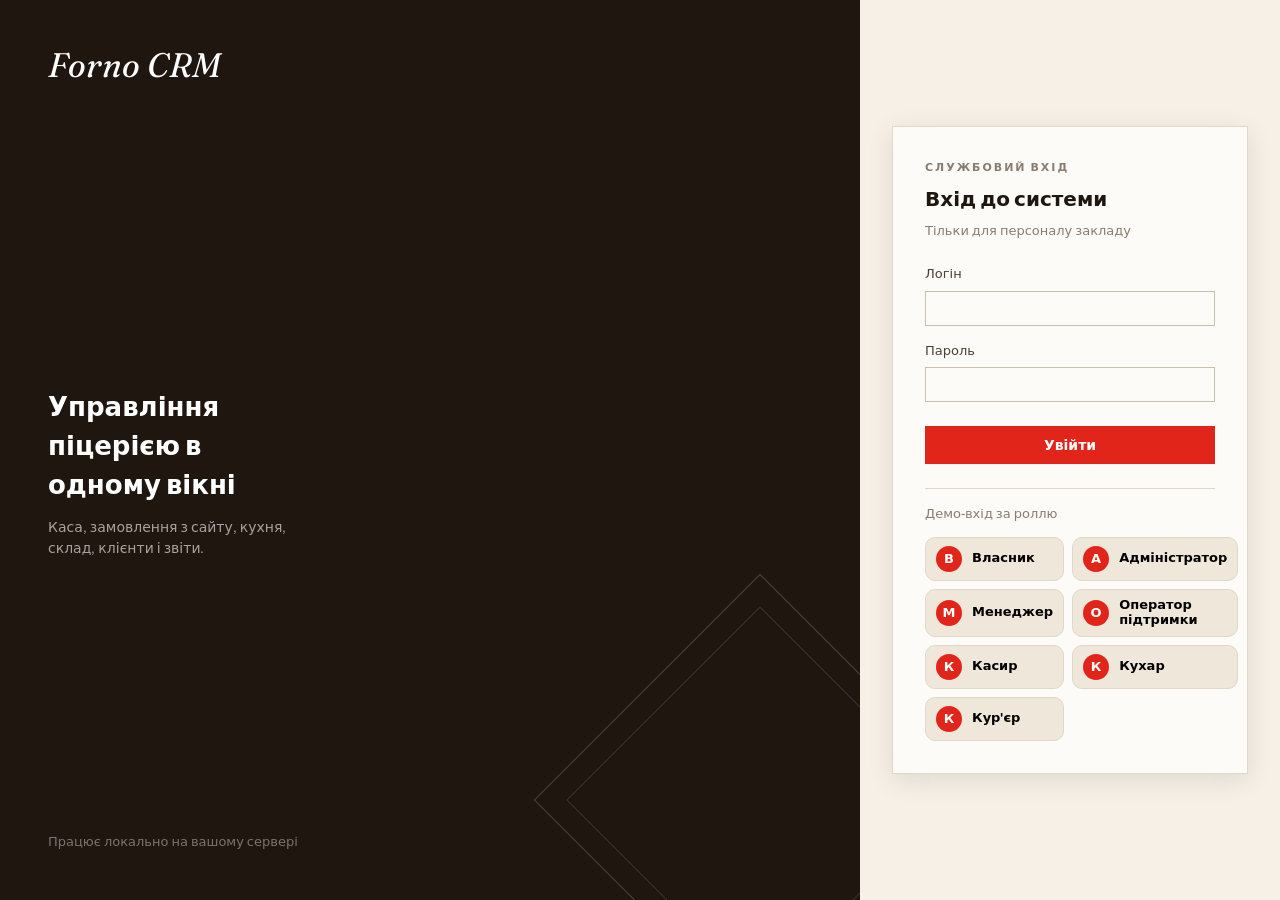
==== commit 55a316b6: "fix: unique build version + skipWaiting + claim-after-seed + SW update watchdog so users get updates" ====
--- a/seed/app.html
+++ b/seed/app.html
@@ -76,5 +76,16 @@
 <script src="js/modules/settings.js?v=7"></script>
 <script src="js/modules/audit.js?v=4"></script>
 <script src="js/app.js?v=10"></script>
+
+<script>
+(function () {
+  if (!("serviceWorker" in navigator)) return;
+  navigator.serviceWorker.register("./sw.js").then(function (reg) {
+    if (!navigator.serviceWorker.controller) return;
+    function watch(w) { w.addEventListener("statechange", function () { if (w.state === "activated") { console.log("[update] new version activated"); window.location.reload(); } }); }
+    reg.addEventListener("updatefound", function () { if (reg.installing) watch(reg.installing); });
+  }).catch(function () {});
+})();
+</script>
 </body>
 </html>
